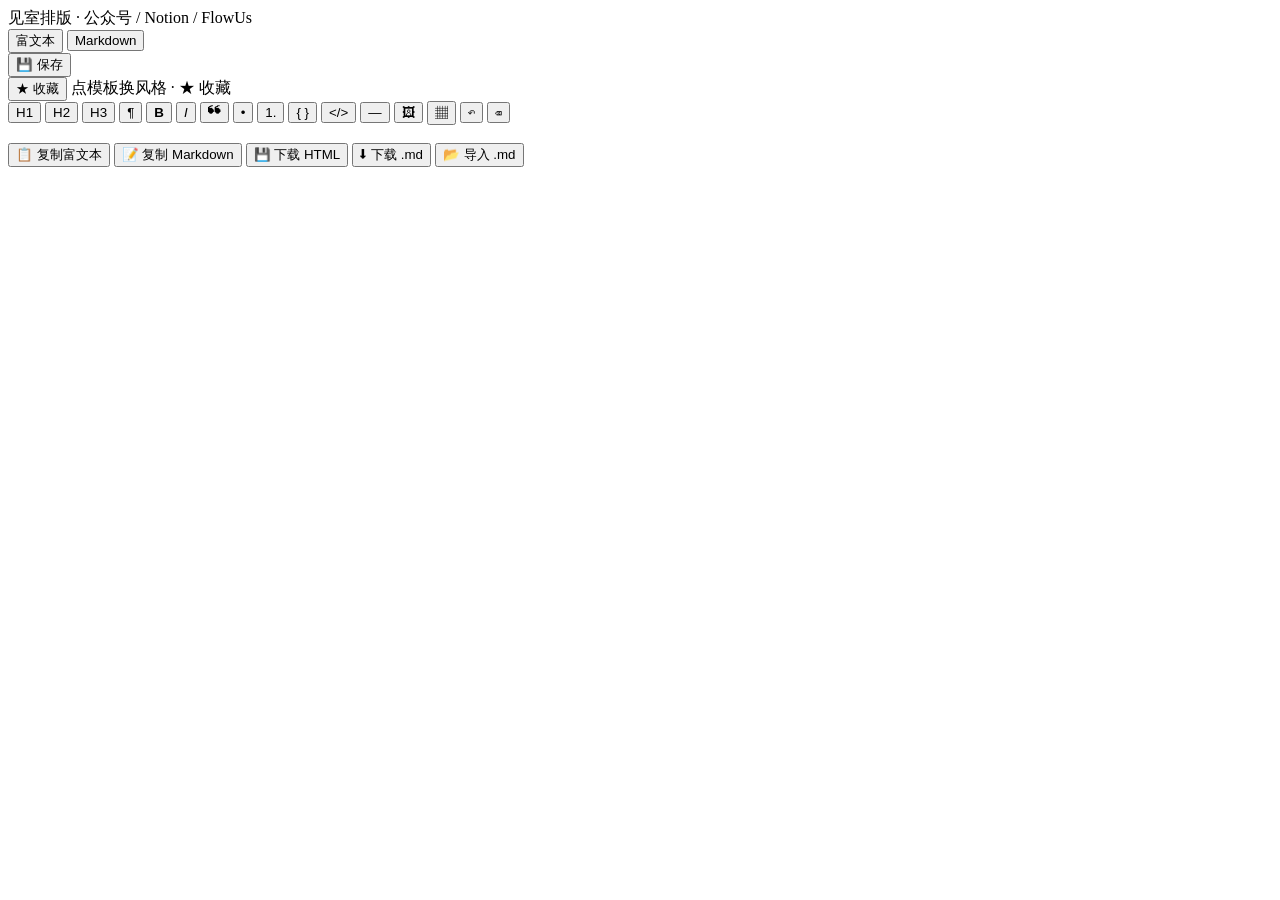
==== web/index.html @ f89a2204 "add web/index.html" ====
<!doctype html>
<html lang="zh-CN">
<head>
  <meta charset="utf-8" />
  <meta name="viewport" content="width=device-width, initial-scale=1" />
  <title>见室排版 · 网页版</title>
  <link rel="stylesheet" href="web.css" />
</head>
<body class="web">
  <!-- 顶栏 -->
  <header class="appbar glass">
    <div class="brand">见室排版 <span>· 公众号 / Notion / FlowUs</span></div>
    <div class="appbar-right">
      <div class="seg" id="modeSeg">
        <button class="seg-btn active" data-mode="rich">富文本</button>
        <button class="seg-btn" data-mode="md">Markdown</button>
      </div>
      <button id="saveDraft" class="ghost" title="保存草稿">💾 保存</button>
    </div>
  </header>

  <div class="main">
    <!-- 左：模板栏 -->
    <aside class="rail glass">
      <div class="rail-head">
        <button id="favFilter" class="fav-filter" title="只看收藏">★ 收藏</button>
        <span class="tpl-hint">点模板换风格 · ★ 收藏</span>
      </div>
      <section class="templates" id="templateGallery"></section>
    </aside>

    <!-- 右：工作区 -->
    <section class="workspace">
      <!-- 富文本模式 -->
      <div id="richPane">
        <div class="toolbar glass-bar" id="toolbar">
          <button data-cmd="h1" title="标题1">H1</button>
          <button data-cmd="h2" title="标题2">H2</button>
          <button data-cmd="h3" title="标题3">H3</button>
          <button data-cmd="p" title="正文">¶</button>
          <span class="sep"></span>
          <button data-cmd="bold" title="加粗"><b>B</b></button>
          <button data-cmd="italic" title="斜体"><i>I</i></button>
          <button data-cmd="quote" title="引用">❝</button>
          <button data-cmd="ul" title="无序列表">•</button>
          <button data-cmd="ol" title="有序列表">1.</button>
          <button data-cmd="code" title="代码块（自动高亮）">{ }</button>
          <button data-cmd="icode" title="行内代码">&lt;/&gt;</button>
          <button data-cmd="hr" title="分割线">―</button>
          <button data-cmd="img" title="插入图片">🖼</button>
          <button data-cmd="grid" title="多图网格">▦</button>
          <span class="sep"></span>
          <button data-cmd="undo" title="撤销">↶</button>
          <button data-cmd="clear" title="清除格式">⌫</button>
        </div>
        <div class="editor-wrap">
          <div id="editor" class="editor" contenteditable="true" spellcheck="false"></div>
        </div>
      </div>

      <!-- Markdown 模式：源码 + 预览 -->
      <div id="mdPane" style="display:none">
        <div class="md-split">
          <div class="md-col glass">
            <div class="md-label">Markdown 源码</div>
            <textarea id="mdSource" class="md-source" spellcheck="false" placeholder="# 标题&#10;&#10;在这里用 Markdown 写作…"></textarea>
          </div>
          <div class="md-col glass">
            <div class="md-label">实时预览（随主题变化）</div>
            <div class="editor-wrap">
              <div id="mdPreview" class="editor md-preview"></div>
            </div>
          </div>
        </div>
      </div>

      <!-- 底部导出栏 -->
      <footer class="footbar glass">
        <button id="expWechat" class="primary">📋 复制富文本</button>
        <button id="expMd" class="secondary">📝 复制 Markdown</button>
        <button id="expHtml" class="secondary">💾 下载 HTML</button>
        <button id="expMdFile" class="secondary">⬇ 下载 .md</button>
        <button id="impMd" class="secondary">📂 导入 .md</button>
        <span class="hint" id="hint"></span>
      </footer>
    </section>
  </div>

  <input type="file" id="imgFile" accept="image/*" style="display:none" />
  <input type="file" id="gridFile" accept="image/*" multiple style="display:none" />
  <input type="file" id="mdFile" accept=".md,.markdown,.txt,text/markdown,text/plain" style="display:none" />

  <!-- 多图网格列数选择弹窗 -->
  <div id="gridModal" class="modal" style="display:none">
    <div class="modal-box glass">
      <div class="modal-title">多图网格 · 选择列数</div>
      <div class="modal-row">
        <button data-cols="2">2 列</button>
        <button data-cols="3">3 列</button>
      </div>
      <button class="modal-cancel" data-cols="0">取消</button>
    </div>
  </div>

  <!-- 引擎（与扩展共用同一套，零重复） -->
  <script src="../js/templates.js"></script>
  <script src="../js/exporters.js"></script>
  <script src="../js/images.js"></script>
  <script src="../js/highlight.js"></script>
  <script src="../js/editor.js"></script>
  <script src="../js/markdown.js"></script>
  <script src="web-app.js"></script>
</body>
</html>
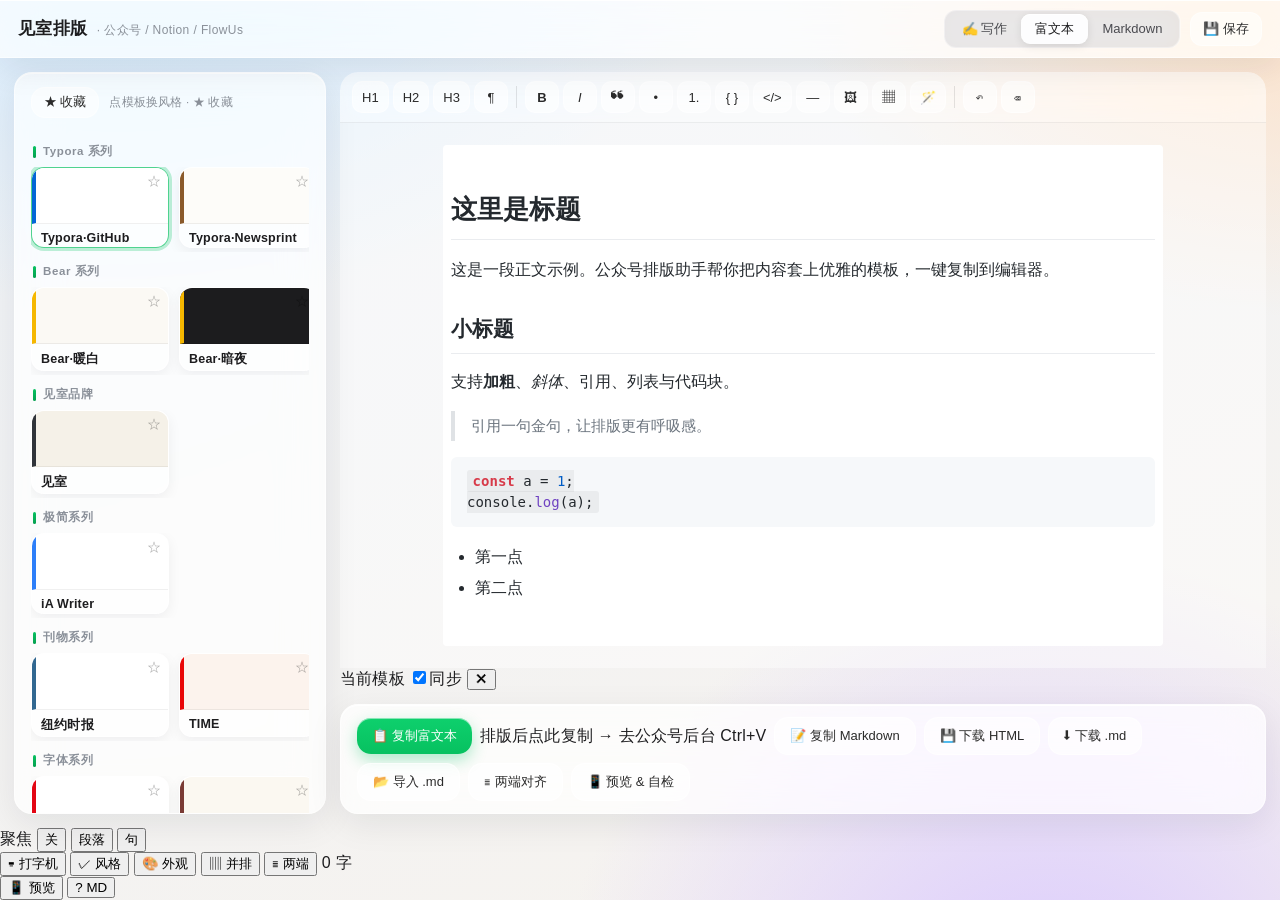
==== commit 0c221593: "Add web/index.html" ====
--- a/web/index.html
+++ b/web/index.html
@@ -12,6 +12,7 @@
     <div class="brand">见室排版 <span>· 公众号 / Notion / FlowUs</span></div>
     <div class="appbar-right">
       <div class="seg" id="modeSeg">
+        <button class="seg-btn" data-mode="write" title="专注写作：无干扰 + 聚焦当前段">✍️ 写作</button>
         <button class="seg-btn active" data-mode="rich">富文本</button>
         <button class="seg-btn" data-mode="md">Markdown</button>
       </div>
@@ -49,6 +50,7 @@
           <button data-cmd="hr" title="分割线">―</button>
           <button data-cmd="img" title="插入图片">🖼</button>
           <button data-cmd="grid" title="多图网格">▦</button>
+          <button data-cmd="smart" title="智能排版：自动识别标题/引用/列表/段落">🪄</button>
           <span class="sep"></span>
           <button data-cmd="undo" title="撤销">↶</button>
           <button data-cmd="clear" title="清除格式">⌫</button>
@@ -56,6 +58,21 @@
         <div class="editor-wrap">
           <div id="editor" class="editor" contenteditable="true" spellcheck="false"></div>
         </div>
+        <!-- 写作模式：右侧并排实时预览（手机宽度，随输入重渲染，可同步滚动） -->
+        <aside id="writePreview" class="wpane">
+          <div class="wpane-head">
+            <span class="wpane-dot"></span>
+            <span class="wpane-tpl" id="wpaneTpl">当前模板</span>
+            <span class="wpane-grow"></span>
+            <label class="wpane-sync" title="编辑区滚动时按比例带动预览滚动">
+              <input type="checkbox" id="wpaneSync" checked />同步
+            </label>
+            <button class="wpane-x" id="wpaneClose" title="收起预览（Alt+P）">✕</button>
+          </div>
+          <div class="wpane-body">
+            <div class="wpane-sheet"><div class="wpane-canvas" id="wpaneCanvas"></div></div>
+          </div>
+        </aside>
       </div>
 
       <!-- Markdown 模式：源码 + 预览 -->
@@ -77,13 +94,69 @@
       <!-- 底部导出栏 -->
       <footer class="footbar glass">
         <button id="expWechat" class="primary">📋 复制富文本</button>
+        <span class="copy-cap">排版后点此复制 → 去公众号后台 Ctrl+V</span>
         <button id="expMd" class="secondary">📝 复制 Markdown</button>
         <button id="expHtml" class="secondary">💾 下载 HTML</button>
         <button id="expMdFile" class="secondary">⬇ 下载 .md</button>
         <button id="impMd" class="secondary">📂 导入 .md</button>
+        <button id="justifyBtn" class="secondary justify-toggle" aria-pressed="true" title="两端对齐：正文 / 列表 / 引用左右齐平（所有模板统一）。点按可关闭，改回各模板自身设计">≣ 两端对齐</button>
+        <button id="openPreview" class="secondary preview-btn">📱 预览 &amp; 自检</button>
+        <button id="restoreBtn" class="secondary restore" style="display:none" title="撤销智能排版，还原排版前的原文">↩ 还原原文</button>
         <span class="hint" id="hint"></span>
       </footer>
     </section>
+  </div>
+
+  <!-- 写作模式底部浮动工具坞（仅写作模式可见）：聚焦 / 打字机 / 风格检查 / 字数 / 预览 -->
+  <div id="writeDock">
+    <div class="wc-group" role="group" aria-label="聚焦模式">
+      <span class="wc-label">聚焦</span>
+      <button class="wc-btn wc-focus" data-focus="off">关</button>
+      <button class="wc-btn wc-focus active" data-focus="paragraph">段落</button>
+      <button class="wc-btn wc-focus" data-focus="sentence">句</button>
+    </div>
+    <span class="wc-sep"></span>
+    <button class="wc-btn wc-toggle" id="typewriterBtn" title="打字机滚动：当前行始终居中（Alt+T 快捷开关）">⌨ 打字机</button>
+    <button class="wc-btn wc-toggle" id="styleCheckBtn" title="风格检查：标出填充词 / 冗余 / 陈词（仅编辑器内可见，不进导出）">✓ 风格</button>
+    <button class="wc-btn wc-toggle" id="appearanceBtn" title="写作外观：字体 / 字号 / 行高 / 栏宽 / 主题">🎨 外观</button>
+    <button class="wc-btn wc-toggle" id="wpaneBtn" title="并排实时预览：边写边看最终渲染（Alt+P）">▥ 并排</button>
+    <button class="wc-btn wc-toggle" id="dockJustify" title="两端对齐：正文 / 列表 / 引用左右齐平（所有模板统一）。点按可关闭，改回各模板自身设计">≣ 两端</button>
+    <span class="wc-sep"></span>
+    <span class="st-main" id="stMain">0 字</span>
+    <div class="st-detail" id="stDetail"></div>
+    <span class="wc-sep"></span>
+    <button class="wc-btn wc-preview" id="dockPreview" title="手机预览 &amp; 发布前自检（写作模式专用入口）">📱 预览</button>
+    <button class="wc-btn" id="dockMd" title="Markdown 语法速查">? MD</button>
+  </div>
+
+  <!-- Markdown 语法速查浮层（写作模式） -->
+  <div id="mdHelp" class="md-help" style="display:none">
+    <div class="md-help-head">
+      <span>Markdown 速查</span>
+      <button id="mdHelpClose" title="关闭">✕</button>
+    </div>
+    <div class="md-help-grid">
+      <div class="md-help-row"><code># 标题</code><span>H1–H6，井号数量定级</span></div>
+      <div class="md-help-row"><code>**加粗**</code><span>或用 __加粗__</span></div>
+      <div class="md-help-row"><code>*斜体*</code><span>或用 _斜体_</span></div>
+      <div class="md-help-row"><code>***粗斜***</code><span>三个星号</span></div>
+      <div class="md-help-row"><code>~~删除~~</code><span>删除线</span></div>
+      <div class="md-help-row"><code>==高亮==</code><span>高亮标记</span></div>
+      <div class="md-help-row"><code>`代码`</code><span>行内代码</span></div>
+      <div class="md-help-row"><code>```js</code><span>围栏代码块（可带语言）</span></div>
+      <div class="md-help-row"><code>- 项</code><span>无序列表（* + 同效）</span></div>
+      <div class="md-help-row"><code>1. 项</code><span>有序列表</span></div>
+      <div class="md-help-row"><code>- [ ] 待办</code><span>- [x] 已完成</span></div>
+      <div class="md-help-row"><code>&gt; 引用</code><span>&gt;&gt; 嵌套引用</span></div>
+      <div class="md-help-row"><code>[文字](url)</code><span>链接</span></div>
+      <div class="md-help-row"><code>![说明](url)</code><span>图片</span></div>
+      <div class="md-help-row"><code>---</code><span>分割线（*** ___ 亦可）</span></div>
+      <div class="md-help-row"><code>+++</code><span>分页符</span></div>
+      <div class="md-help-row"><code>^上标^</code><span>上标</span></div>
+      <div class="md-help-row"><code>~下标~</code><span>下标</span></div>
+      <div class="md-help-row"><code>|a|b|</code><span>表格（Markdown 模式预览）</span></div>
+    </div>
+    <div class="md-help-foot">闭合定界符即渲染 · Enter 退出代码块 / 续列表 · 可随时切到 Markdown 模式查看源码</div>
   </div>
 
   <input type="file" id="imgFile" accept="image/*" style="display:none" />
@@ -102,6 +175,125 @@
     </div>
   </div>
 
+  <!-- 手机预览 + 发布前自检 -->
+  <div id="previewModal" class="modal" style="display:none">
+    <div class="pv-box">
+      <header class="pv-head">
+        <div class="pv-brand">
+          <span class="pv-glyph" aria-hidden="true">📱</span>
+          <span class="pv-titles">
+            <b class="pv-title">手机预览</b>
+            <em class="pv-sub"><span id="previewTplName">当前模板</span> · 微信正文渲染</em>
+          </span>
+        </div>
+        <div class="pv-head-r">
+          <span class="pv-size">375 × 812</span>
+          <button class="pv-close" id="previewClose" title="关闭（Esc）">✕</button>
+        </div>
+      </header>
+      <div class="pv-body">
+        <div class="pv-stage">
+          <div class="phone-wrap">
+            <span class="phone-key phone-key-power"></span>
+            <span class="phone-key phone-key-mute"></span>
+            <span class="phone-key phone-key-vol"></span>
+            <div class="phone">
+              <div class="phone-screen" id="phoneScreen"></div>
+              <div class="phone-ui" aria-hidden="true">
+                <div class="phone-chrome">
+                  <div class="phone-status">
+                    <span class="ps-time">9:41</span>
+                    <span class="ps-icons">
+                      <span class="ps-bars"><i></i><i></i><i></i></span>
+                      <span class="ps-batt"><i></i></span>
+                    </span>
+                  </div>
+                  <div class="phone-nav">
+                    <span class="pn-back">‹</span>
+                    <span class="pn-dots">⋯</span>
+                  </div>
+                </div>
+                <div class="phone-island"></div>
+              </div>
+            </div>
+          </div>
+          <div class="pv-tip">滚动查看全文 · 与手机端一致</div>
+        </div>
+        <aside class="pv-side">
+          <div class="pv-side-head">
+            <b>发布前自检</b>
+            <em>微信渲染口径</em>
+          </div>
+          <div class="check-panel" id="checkPanel"></div>
+          <div class="pv-side-foot">
+            <button class="pv-act pv-act-primary" id="pvCopy">复制到公众号</button>
+            <button class="pv-act" id="pvDownload">下载 HTML</button>
+          </div>
+        </aside>
+      </div>
+    </div>
+  </div>
+
+  <!-- 写作外观面板（对应 iA Writer 的 Modify Preview：字体 / 字号 / 行高 / 栏宽 / 主题） -->
+  <div id="writeLook" class="wlook" style="display:none">
+    <div class="wlook-head">
+      <span>写作外观</span>
+      <button id="writeLookClose" title="关闭">✕</button>
+    </div>
+    <div class="wlook-row">
+      <span class="wlook-label">字体</span>
+      <div class="wlook-seg" id="wlFont">
+        <button data-v="mono" class="active">等宽</button>
+        <button data-v="serif">衬线</button>
+        <button data-v="sans">无衬线</button>
+      </div>
+    </div>
+    <div class="wlook-row">
+      <span class="wlook-label">主题</span>
+      <div class="wlook-seg" id="wlTheme">
+        <button data-v="paper" class="active">纸</button>
+        <button data-v="white">白</button>
+        <button data-v="night">夜</button>
+      </div>
+    </div>
+    <div class="wlook-row">
+      <span class="wlook-label">字号</span>
+      <input type="range" id="wlSize" min="15" max="26" step="1" value="19" />
+      <output id="wlSizeOut">19</output>
+    </div>
+    <div class="wlook-row">
+      <span class="wlook-label">行高</span>
+      <input type="range" id="wlLh" min="1.4" max="2.4" step="0.05" value="1.95" />
+      <output id="wlLhOut">1.95</output>
+    </div>
+    <div class="wlook-row">
+      <span class="wlook-label">栏宽</span>
+      <input type="range" id="wlCol" min="520" max="900" step="10" value="720" />
+      <output id="wlColOut">720</output>
+    </div>
+    <div class="wlook-foot">
+      <button id="wlReset">恢复默认</button>
+      <span class="wlook-tip">只改写作画布，不动导出成品</span>
+    </div>
+  </div>
+
+  <!-- 编辑器右键菜单：为写作而生（行内 / 块级 / 插入 / 复制） -->
+  <div id="ctxMenu" class="ctx" style="display:none"></div>
+
+  <!-- 右键菜单的二级：插入链接 -->
+  <div id="ctxLink" class="ctx ctx-form" style="display:none">
+    <div class="ctx-form-title">插入链接</div>
+    <input id="ctxLinkText" type="text" placeholder="链接文字" />
+    <input id="ctxLinkUrl" type="text" placeholder="https://" />
+    <div class="ctx-form-foot">
+      <button id="ctxLinkOk" class="ctx-primary">插入</button>
+      <button id="ctxLinkCancel">取消</button>
+    </div>
+  </div>
+
+  <!-- 复制等操作提示 toast -->
+  <div class="toast" id="toast" style="display:none"></div>
+
   <!-- 引擎（与扩展共用同一套，零重复） -->
   <script src="../js/templates.js"></script>
   <script src="../js/exporters.js"></script>
@@ -109,6 +301,7 @@
   <script src="../js/highlight.js"></script>
   <script src="../js/editor.js"></script>
   <script src="../js/markdown.js"></script>
+  <script src="../js/compat.js"></script>
   <script src="web-app.js"></script>
 </body>
 </html>
--- a/web/web.css
+++ b/web/web.css
@@ -0,0 +1,388 @@
+/* web.css — 见室排版·网页版（iOS 27 Liquid Glass 全屏版） */
+
+* { box-sizing: border-box; }
+html, body { height: 100%; }
+
+body.web {
+  font-family: -apple-system, BlinkMacSystemFont, "SF Pro Text", "PingFang SC", "Microsoft YaHei", sans-serif;
+  color: #1d1d1f;
+  margin: 0;
+  height: 100vh;
+  overflow: hidden;
+  display: flex;
+  flex-direction: column;
+  letter-spacing: 0.2px;
+}
+
+/* 背景墙纸：柔和渐变 + 折射光斑，让玻璃产生质感 */
+body.web::before {
+  content: "";
+  position: fixed;
+  inset: 0;
+  z-index: -1;
+  background:
+    radial-gradient(1100px 760px at 10% -12%, #cfe9ff 0%, transparent 55%),
+    radial-gradient(1000px 680px at 102% -4%, #ffe0c4 0%, transparent 52%),
+    radial-gradient(900px 900px at 82% 116%, #d9c8ff 0%, transparent 55%),
+    linear-gradient(160deg, #eef2f7 0%, #f7f3ee 100%);
+}
+
+/* ---------- 玻璃材质 ---------- */
+.glass {
+  background: rgba(255, 255, 255, 0.72);
+  -webkit-backdrop-filter: blur(22px) saturate(180%);
+  backdrop-filter: blur(22px) saturate(180%);
+  border: 1px solid rgba(255, 255, 255, 0.55);
+  box-shadow: inset 0 1px 0 rgba(255, 255, 255, 0.9), 0 10px 34px rgba(15, 23, 42, 0.08);
+}
+
+/* ---------- 顶栏 ---------- */
+.appbar {
+  flex: 0 0 auto;
+  display: flex;
+  align-items: center;
+  justify-content: space-between;
+  height: 58px;
+  padding: 0 18px;
+  border-radius: 0;
+  border-left: none; border-right: none; border-top: none;
+  position: relative;
+  z-index: 5;
+}
+.brand {
+  font-size: 17px;
+  font-weight: 600;
+  letter-spacing: 0.4px;
+}
+.brand span {
+  font-size: 12px;
+  font-weight: 400;
+  color: #8a9099;
+  margin-left: 4px;
+}
+.appbar-right { display: flex; align-items: center; gap: 10px; }
+
+/* 分段控件（富文本 / Markdown） */
+.seg {
+  display: inline-flex;
+  padding: 3px;
+  border-radius: 12px;
+  background: rgba(120, 120, 128, 0.16);
+  -webkit-backdrop-filter: blur(12px);
+  backdrop-filter: blur(12px);
+  border: 1px solid rgba(255, 255, 255, 0.4);
+}
+.seg-btn {
+  border: none;
+  background: transparent;
+  color: #4a4a4f;
+  font-size: 13px;
+  font-weight: 500;
+  padding: 6px 14px;
+  border-radius: 9px;
+  cursor: pointer;
+  transition: all 0.25s cubic-bezier(.2,.85,.25,1);
+}
+.seg-btn.active {
+  background: rgba(255, 255, 255, 0.92);
+  color: #1d1d1f;
+  box-shadow: 0 1px 0 rgba(255,255,255,0.9) inset, 0 2px 8px rgba(0,0,0,0.10);
+}
+
+.ghost {
+  border: 1px solid rgba(255, 255, 255, 0.5);
+  background: rgba(255, 255, 255, 0.55);
+  color: #2b2b2b;
+  border-radius: 12px;
+  padding: 7px 12px;
+  font-size: 13px;
+  cursor: pointer;
+  transition: all 0.25s cubic-bezier(.2,.85,.25,1);
+}
+.ghost:hover { background: rgba(255, 255, 255, 0.85); transform: translateY(-1px); }
+
+/* ---------- 主区 ---------- */
+.main {
+  flex: 1 1 auto;
+  display: flex;
+  gap: 14px;
+  padding: 14px;
+  min-height: 0;
+}
+
+/* 左：模板栏 */
+.rail {
+  flex: 0 0 312px;
+  border-radius: 18px;
+  display: flex;
+  flex-direction: column;
+  overflow: hidden;
+}
+.rail-head {
+  flex: 0 0 auto;
+  display: flex;
+  align-items: center;
+  gap: 10px;
+  padding: 14px 16px 10px;
+}
+.fav-filter {
+  border: 1px solid rgba(255, 255, 255, 0.5);
+  background: rgba(255, 255, 255, 0.5);
+  color: #2b2b2b;
+  border-radius: 14px;
+  padding: 6px 12px;
+  font-size: 12.5px;
+  cursor: pointer;
+  transition: all 0.25s cubic-bezier(.2,.85,.25,1);
+}
+.fav-filter.active {
+  background: rgba(7, 193, 96, 0.16);
+  border-color: rgba(7, 193, 96, 0.45);
+  color: #0a8f4d;
+  font-weight: 600;
+}
+.tpl-hint { font-size: 11.5px; color: #8a9099; }
+
+.templates {
+  flex: 1 1 auto;
+  overflow-y: auto;
+  padding: 4px 16px 16px;
+  scrollbar-width: thin;
+}
+.tpl-group { margin-top: 8px; }
+.tpl-group-title {
+  font-size: 11.5px;
+  color: #8a9099;
+  font-weight: 600;
+  letter-spacing: 0.6px;
+  margin: 12px 2px 8px;
+  display: flex;
+  align-items: center;
+  gap: 7px;
+}
+.tpl-group-title::before {
+  content: "";
+  width: 3px; height: 12px;
+  border-radius: 2px;
+  background: linear-gradient(#07c160, #06a050);
+}
+.tpl-row {
+  display: flex;
+  gap: 10px;
+  overflow-x: auto;
+  padding-bottom: 4px;
+  scrollbar-width: none;
+}
+.tpl-row::-webkit-scrollbar { display: none; }
+
+.tpl {
+  position: relative;
+  flex: 0 0 auto;
+  width: 138px;
+  border-radius: 13px;
+  border: 1px solid rgba(255, 255, 255, 0.6);
+  background: rgba(255, 255, 255, 0.55);
+  box-shadow: inset 0 1px 0 rgba(255,255,255,0.9), 0 4px 14px rgba(15,23,42,0.06);
+  cursor: pointer;
+  overflow: hidden;
+  transition: all 0.25s cubic-bezier(.2,.85,.25,1);
+}
+.tpl:hover { transform: translateY(-2px); box-shadow: 0 10px 22px rgba(15,23,42,0.12); }
+.tpl.active {
+  border-color: rgba(7, 193, 96, 0.7);
+  box-shadow: 0 0 0 3px rgba(7, 193, 96, 0.25), inset 0 1px 0 rgba(255,255,255,0.9);
+}
+.tpl .swatch {
+  height: 56px;
+  border-bottom: 1px solid rgba(0,0,0,0.06);
+}
+.tpl .name {
+  font-size: 12.5px;
+  font-weight: 600;
+  padding: 7px 9px 2px;
+  color: #1d1d1f;
+}
+.tpl .star {
+  position: absolute;
+  top: 5px; right: 7px;
+  font-size: 14px;
+  color: rgba(0,0,0,0.35);
+  z-index: 2;
+  transition: color 0.2s;
+}
+.tpl .star:hover { color: #f5a623; }
+.tpl.fav .star { color: #f5a623; }
+
+/* ---------- 工作区 ---------- */
+.workspace {
+  flex: 1 1 auto;
+  display: flex;
+  flex-direction: column;
+  gap: 14px;
+  min-width: 0;
+}
+#richPane {
+  flex: 1 1 auto;
+  display: flex;
+  flex-direction: column;
+  min-height: 0;
+  border-radius: 18px;
+  overflow: hidden;
+}
+.glass-bar {
+  flex: 0 0 auto;
+  display: flex;
+  flex-wrap: wrap;
+  align-items: center;
+  gap: 4px;
+  padding: 9px 12px;
+  background: rgba(255, 255, 255, 0.6);
+  -webkit-backdrop-filter: blur(18px) saturate(160%);
+  backdrop-filter: blur(18px) saturate(160%);
+  border-bottom: 1px solid rgba(0,0,0,0.06);
+}
+.glass-bar button {
+  border: 1px solid rgba(255,255,255,0.5);
+  background: rgba(255,255,255,0.55);
+  border-radius: 10px;
+  min-width: 34px;
+  height: 32px;
+  padding: 0 9px;
+  font-size: 13px;
+  color: #2b2b2b;
+  cursor: pointer;
+  transition: all 0.2s cubic-bezier(.2,.85,.25,1);
+}
+.glass-bar button:hover { background: rgba(255,255,255,0.92); transform: translateY(-1px); }
+.glass-bar .sep { width: 1px; height: 22px; background: rgba(0,0,0,0.10); margin: 0 4px; }
+
+.editor-wrap {
+  flex: 1 1 auto;
+  overflow: auto;
+  display: flex;
+  justify-content: center;
+  padding: 22px;
+  background: rgba(255, 255, 255, 0.42);
+}
+.editor {
+  width: 100%;
+  min-height: 100%;
+  outline: none;
+  border-radius: 4px;
+}
+.editor:focus { outline: none; }
+
+/* Markdown 模式双栏 */
+#mdPane { flex: 1 1 auto; min-height: 0; display: flex; }
+.md-split { flex: 1 1 auto; display: flex; gap: 14px; min-height: 0; }
+.md-col {
+  flex: 1 1 0;
+  min-width: 0;
+  border-radius: 18px;
+  display: flex;
+  flex-direction: column;
+  overflow: hidden;
+}
+.md-label {
+  flex: 0 0 auto;
+  font-size: 12px;
+  color: #8a9099;
+  font-weight: 600;
+  padding: 12px 16px 8px;
+}
+.md-source {
+  flex: 1 1 auto;
+  border: none;
+  outline: none;
+  resize: none;
+  padding: 4px 16px 16px;
+  font-family: "SF Mono", Consolas, Menlo, monospace;
+  font-size: 14px;
+  line-height: 1.7;
+  color: #2b2b2b;
+  background: transparent;
+}
+.md-preview { border-radius: 0; }
+
+/* ---------- 底部导出栏 ---------- */
+.footbar {
+  flex: 0 0 auto;
+  display: flex;
+  align-items: center;
+  flex-wrap: wrap;
+  gap: 8px;
+  padding: 12px 16px;
+  border-radius: 18px;
+}
+.footbar button {
+  border: none;
+  border-radius: 14px;
+  padding: 9px 15px;
+  font-size: 13px;
+  font-weight: 500;
+  cursor: pointer;
+  transition: all 0.25s cubic-bezier(.2,.85,.25,1);
+}
+.footbar .primary {
+  background: linear-gradient(#0ed06d, #07c160);
+  color: #fff;
+  box-shadow: inset 0 1px 0 rgba(255,255,255,0.5), 0 6px 16px rgba(7,193,96,0.32);
+}
+.footbar .primary:hover { transform: translateY(-1px); filter: brightness(1.03); }
+.footbar .secondary {
+  background: rgba(255, 255, 255, 0.6);
+  border: 1px solid rgba(255, 255, 255, 0.6);
+  color: #2b2b2b;
+}
+.footbar .secondary:hover { background: rgba(255, 255, 255, 0.92); transform: translateY(-1px); }
+.hint { font-size: 12.5px; color: #07c160; margin-left: 4px; }
+
+/* ---------- 弹窗 ---------- */
+.modal {
+  position: fixed;
+  inset: 0;
+  z-index: 50;
+  display: flex;
+  align-items: center;
+  justify-content: center;
+  background: rgba(15, 23, 42, 0.22);
+  -webkit-backdrop-filter: blur(4px);
+  backdrop-filter: blur(4px);
+}
+.modal-box {
+  border-radius: 20px;
+  padding: 22px;
+  width: 280px;
+  text-align: center;
+}
+.modal-title { font-size: 15px; font-weight: 600; margin-bottom: 16px; }
+.modal-row { display: flex; gap: 12px; justify-content: center; margin-bottom: 12px; }
+.modal-row button {
+  border: none;
+  border-radius: 14px;
+  padding: 10px 22px;
+  font-size: 14px;
+  font-weight: 600;
+  cursor: pointer;
+  background: rgba(7, 193, 96, 0.14);
+  color: #0a8f4d;
+}
+.modal-cancel {
+  border: none;
+  background: rgba(120,120,128,0.14);
+  color: #4a4a4f;
+  border-radius: 14px;
+  padding: 8px 18px;
+  font-size: 13px;
+  cursor: pointer;
+}
+
+/* ---------- 响应式 ---------- */
+@media (max-width: 980px) {
+  body.web { overflow: auto; }
+  .main { flex-direction: column; }
+  .rail { flex: 0 0 auto; max-height: 220px; }
+  .templates { display: flex; flex-direction: column; }
+  .workspace { min-height: 70vh; }
+  #richPane, #mdPane { min-height: 60vh; }
+}
